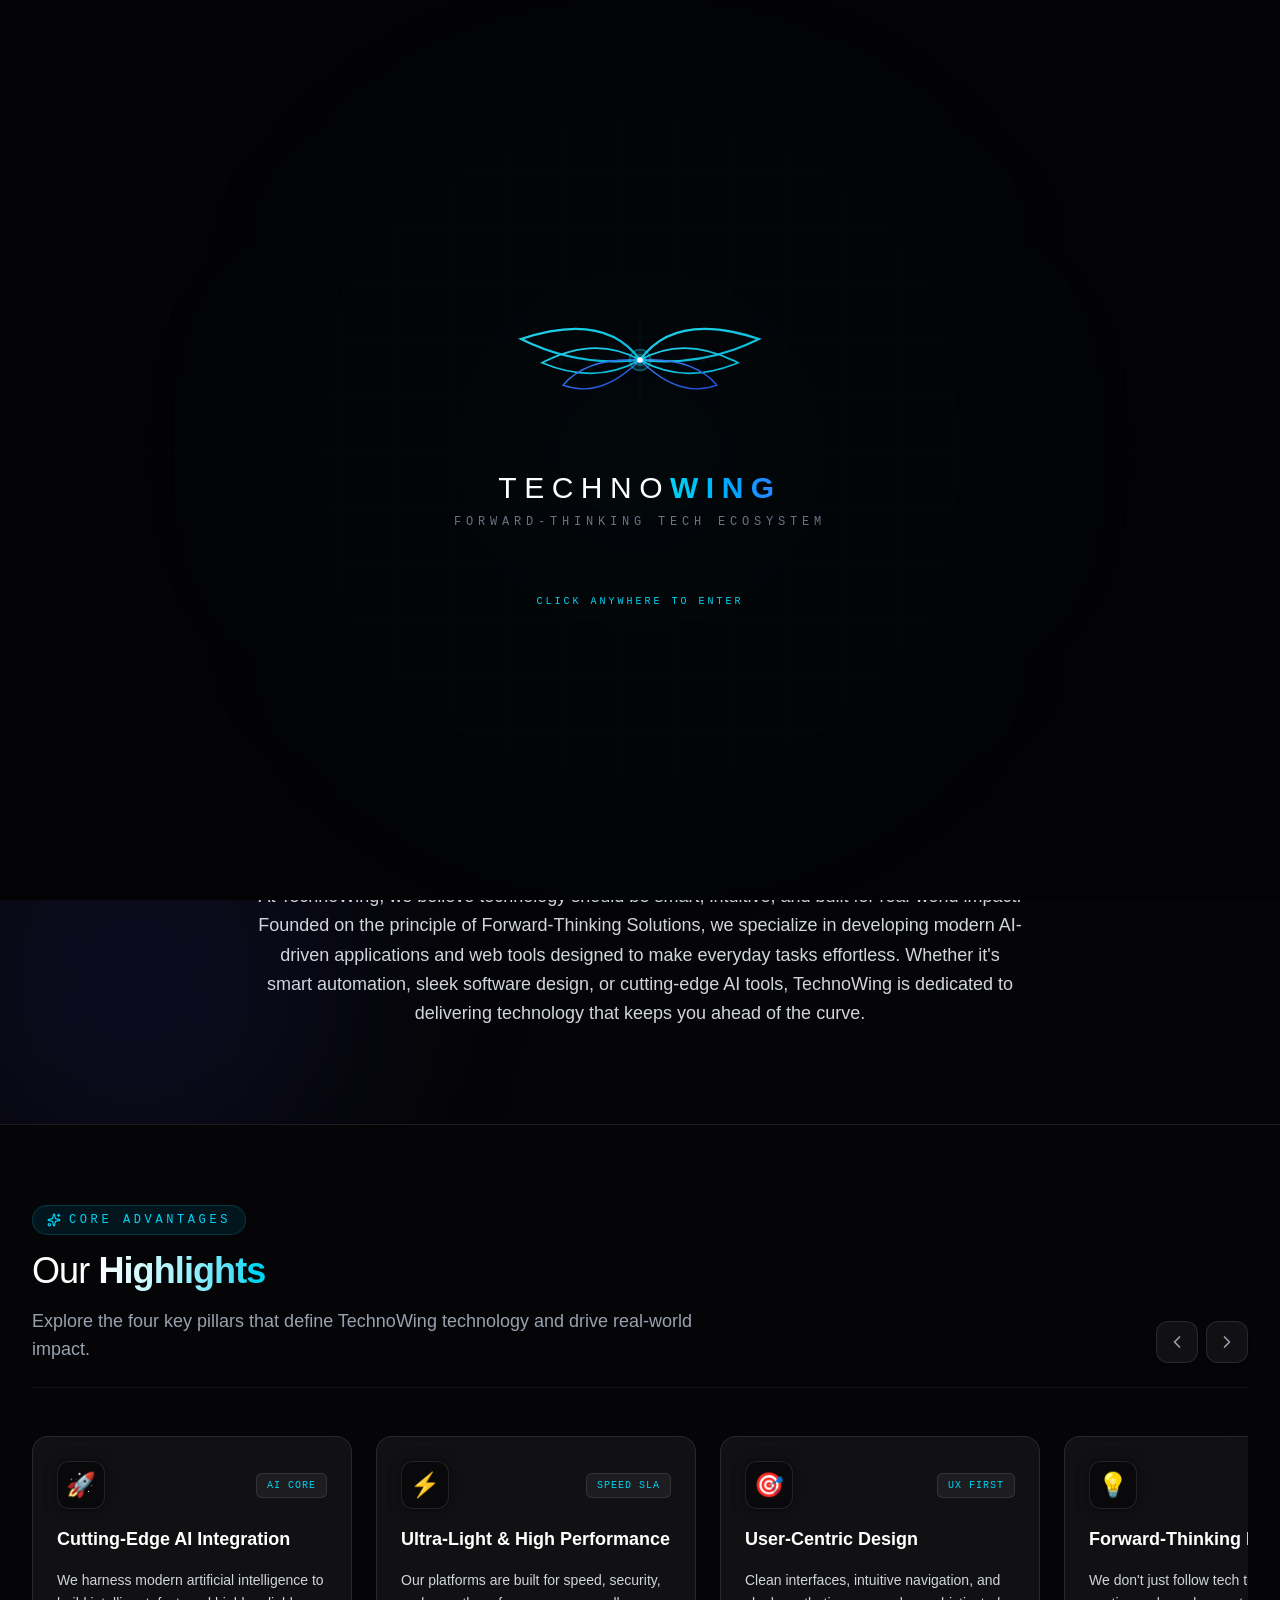
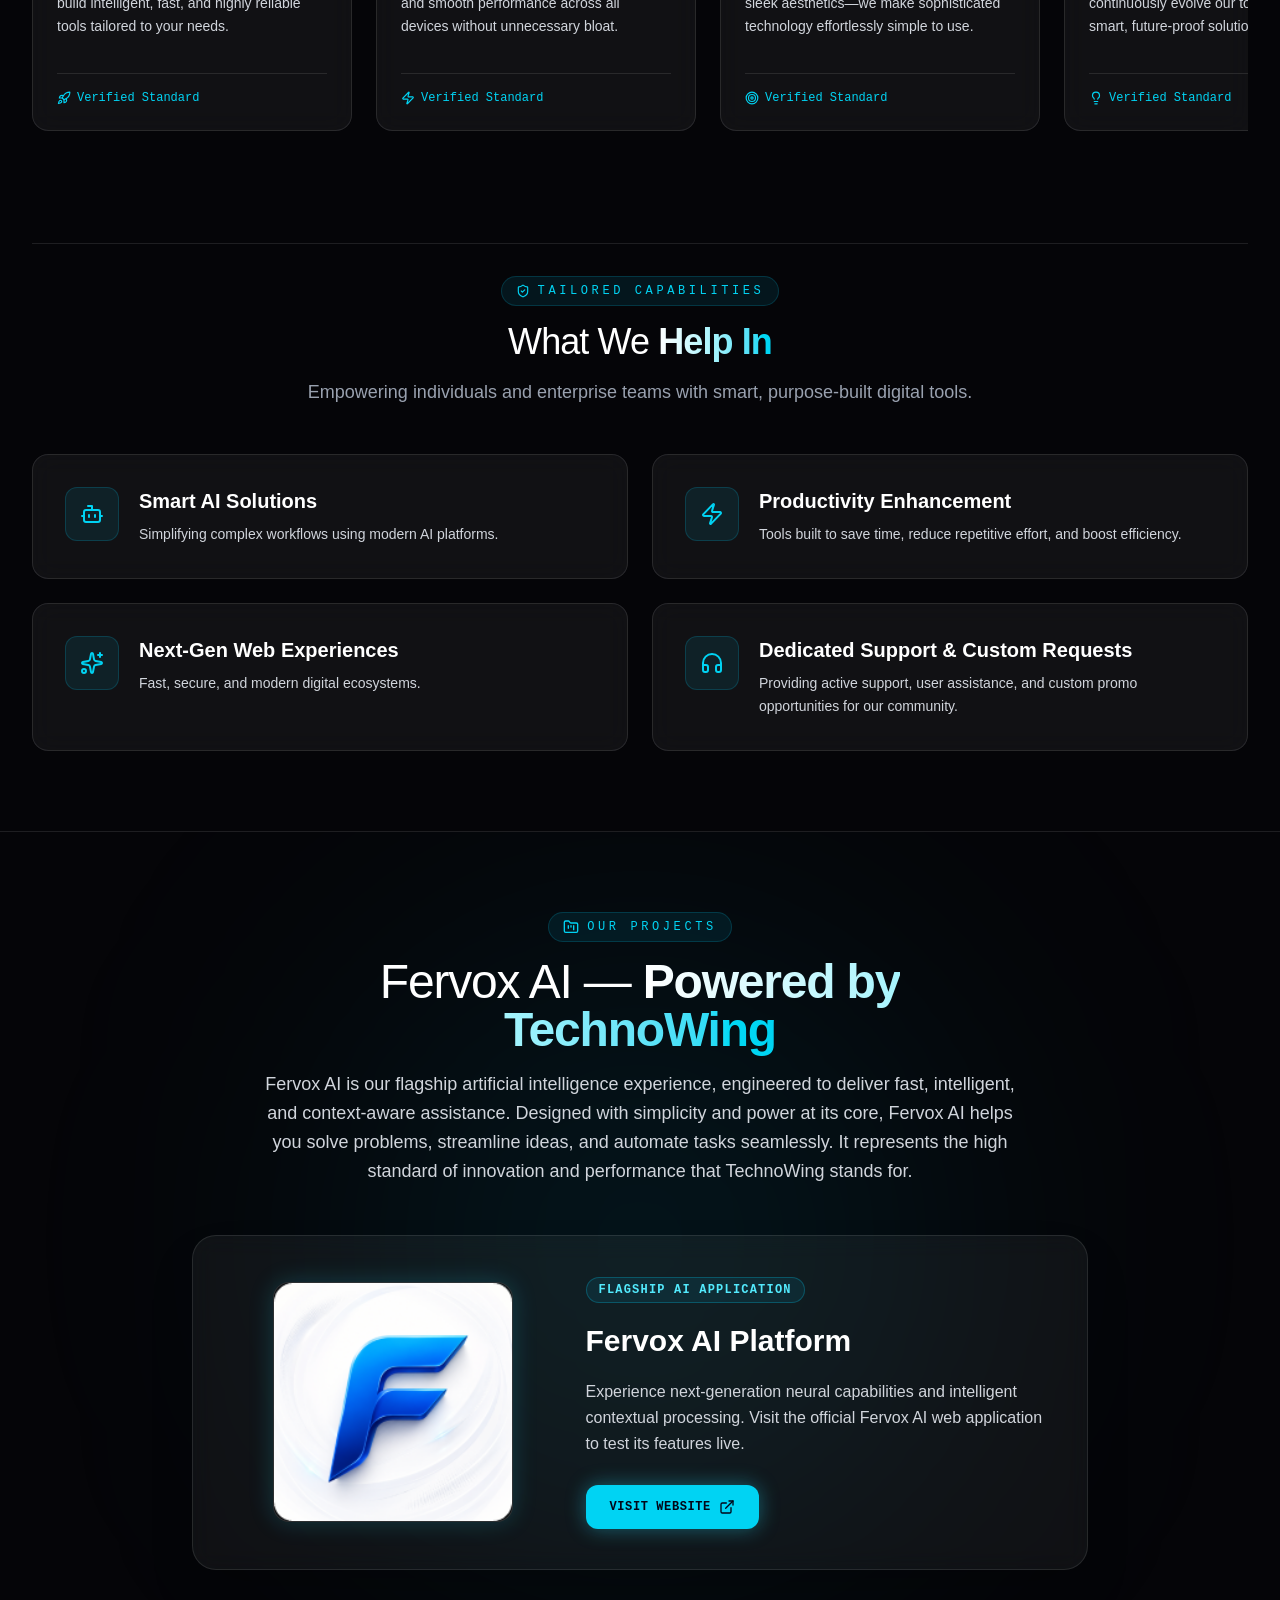
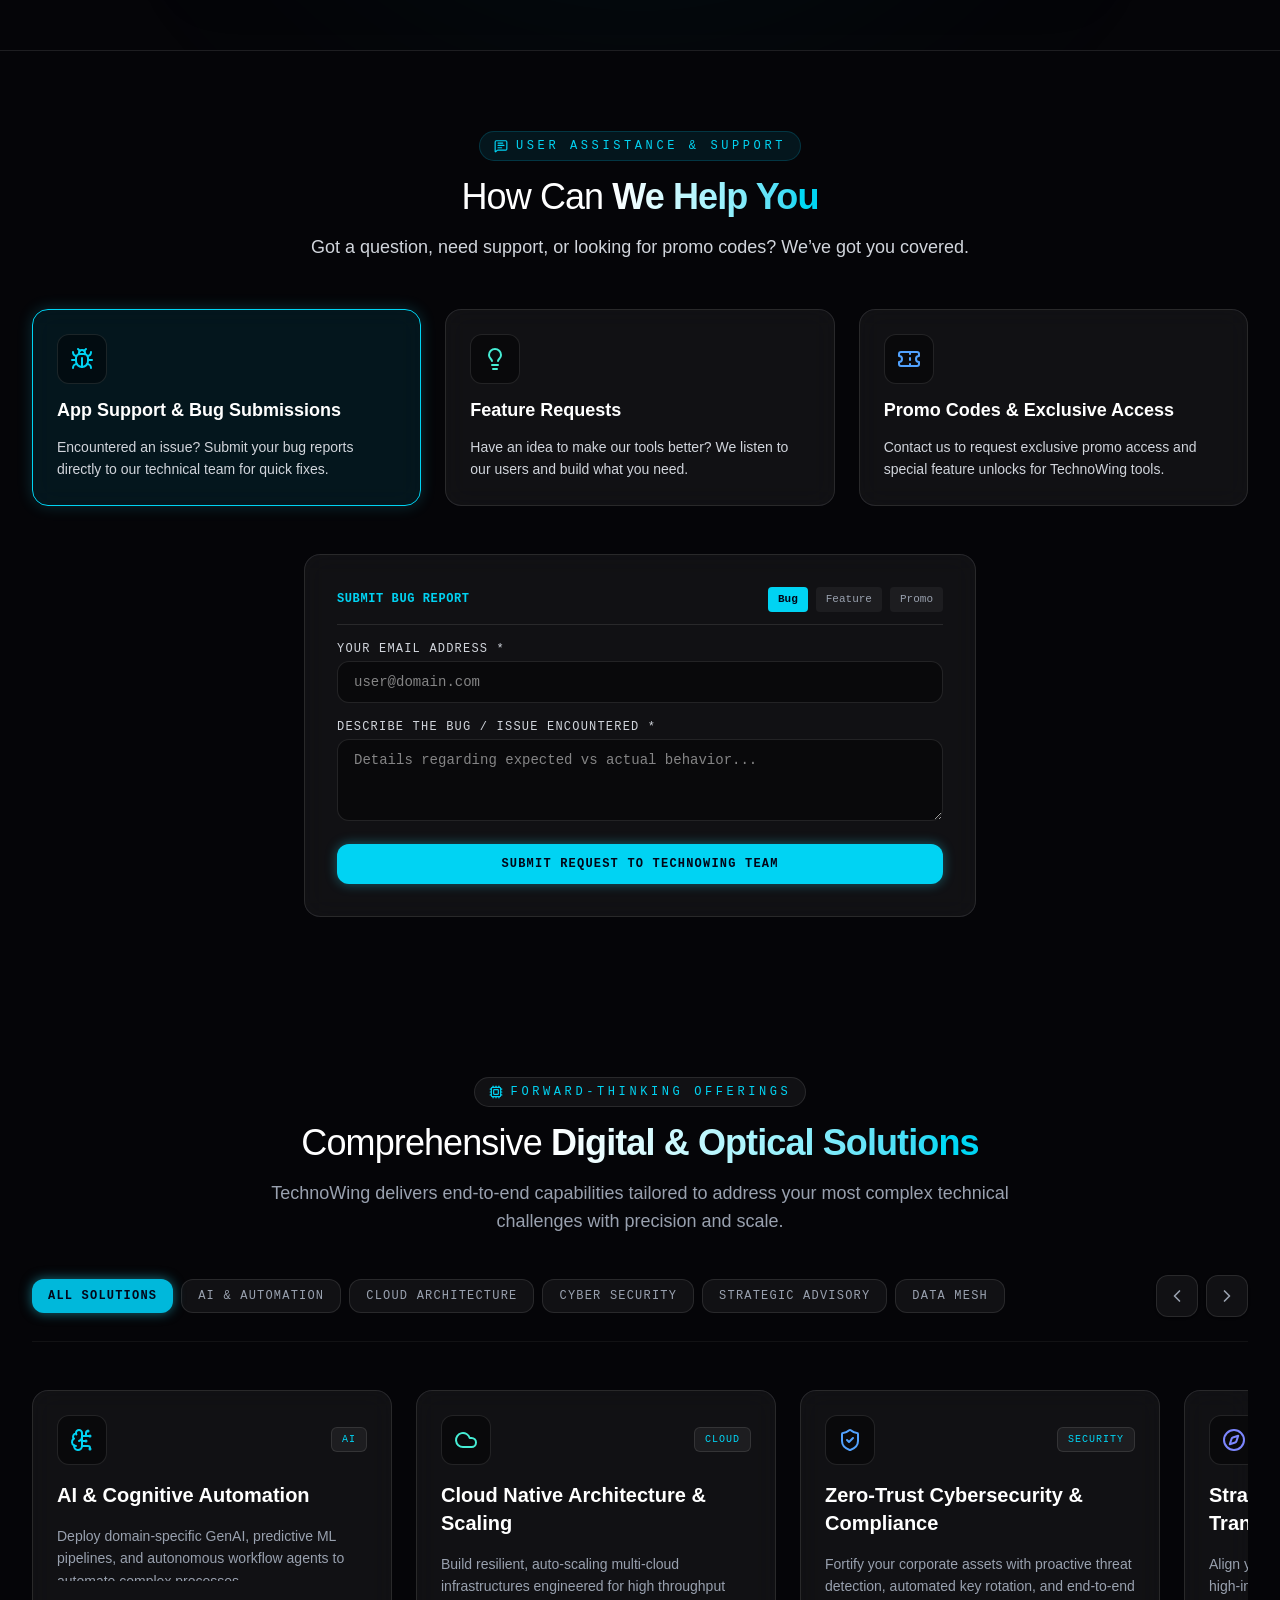
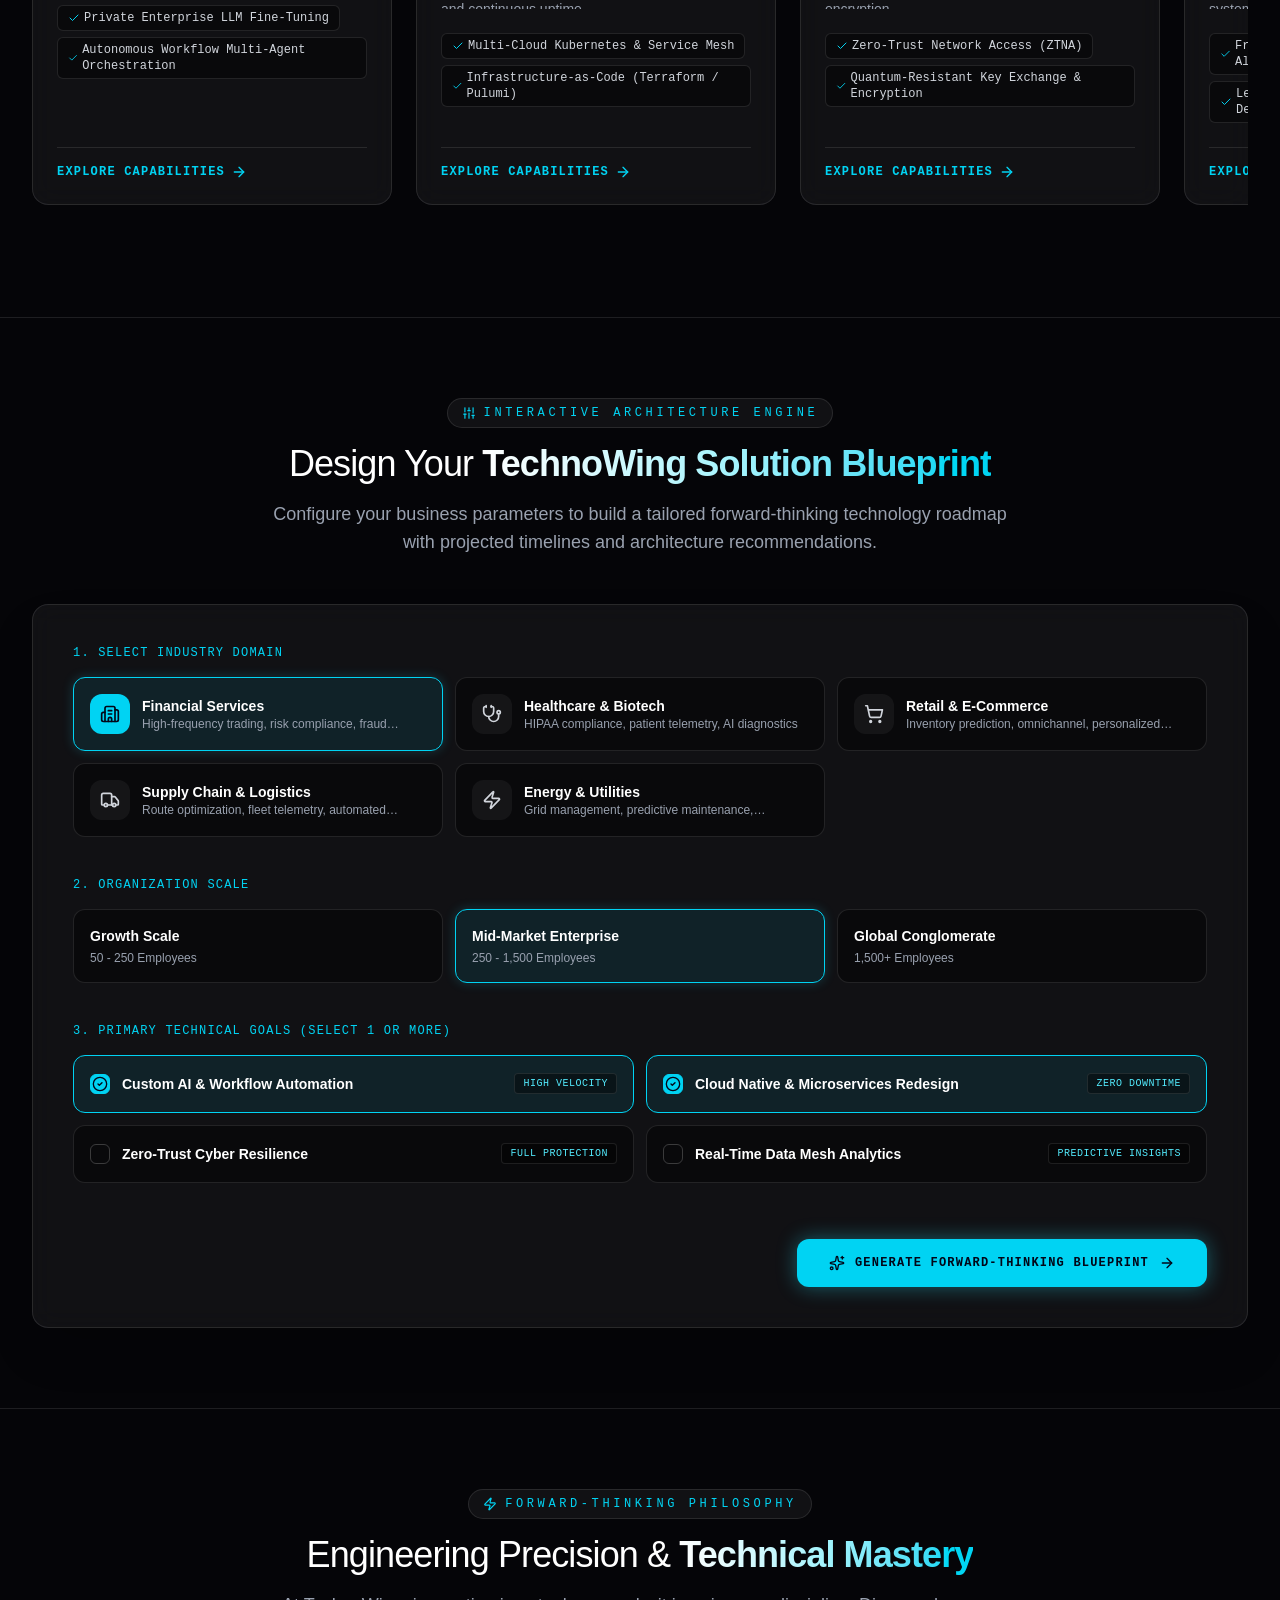
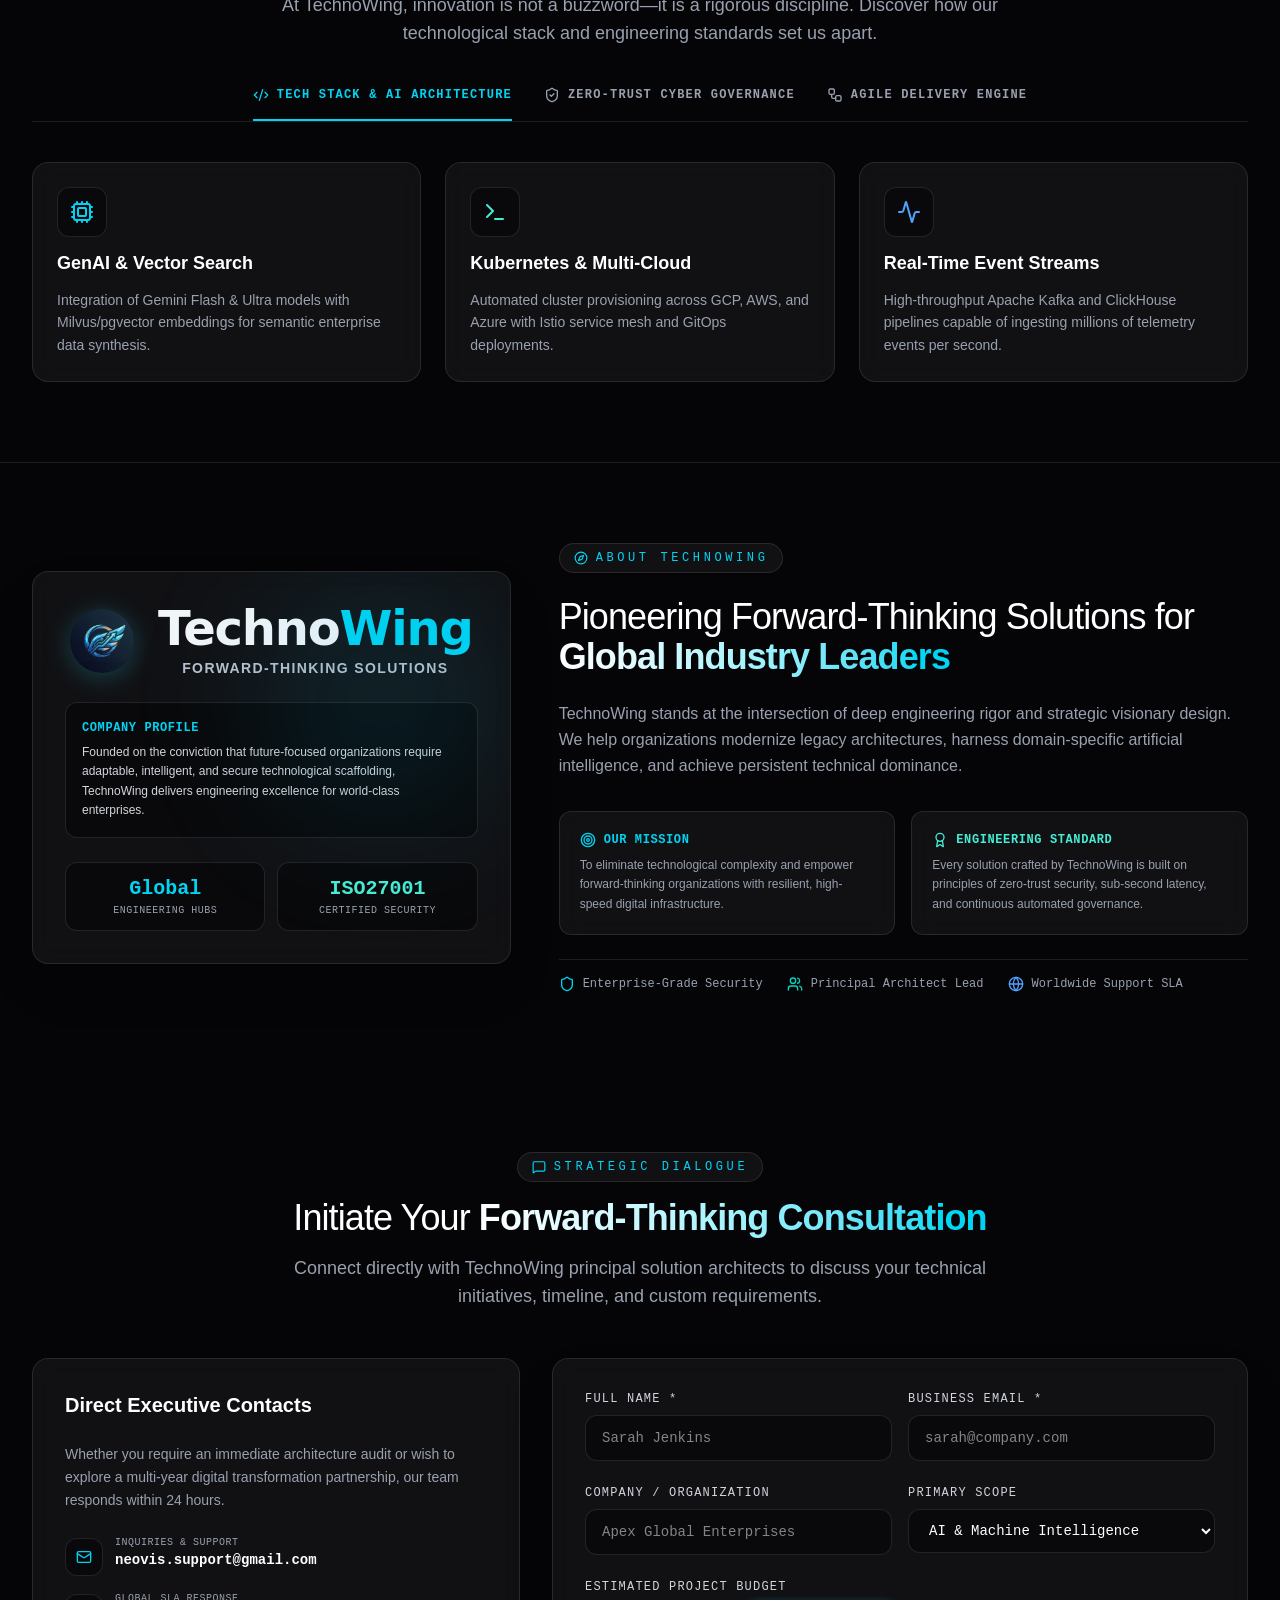
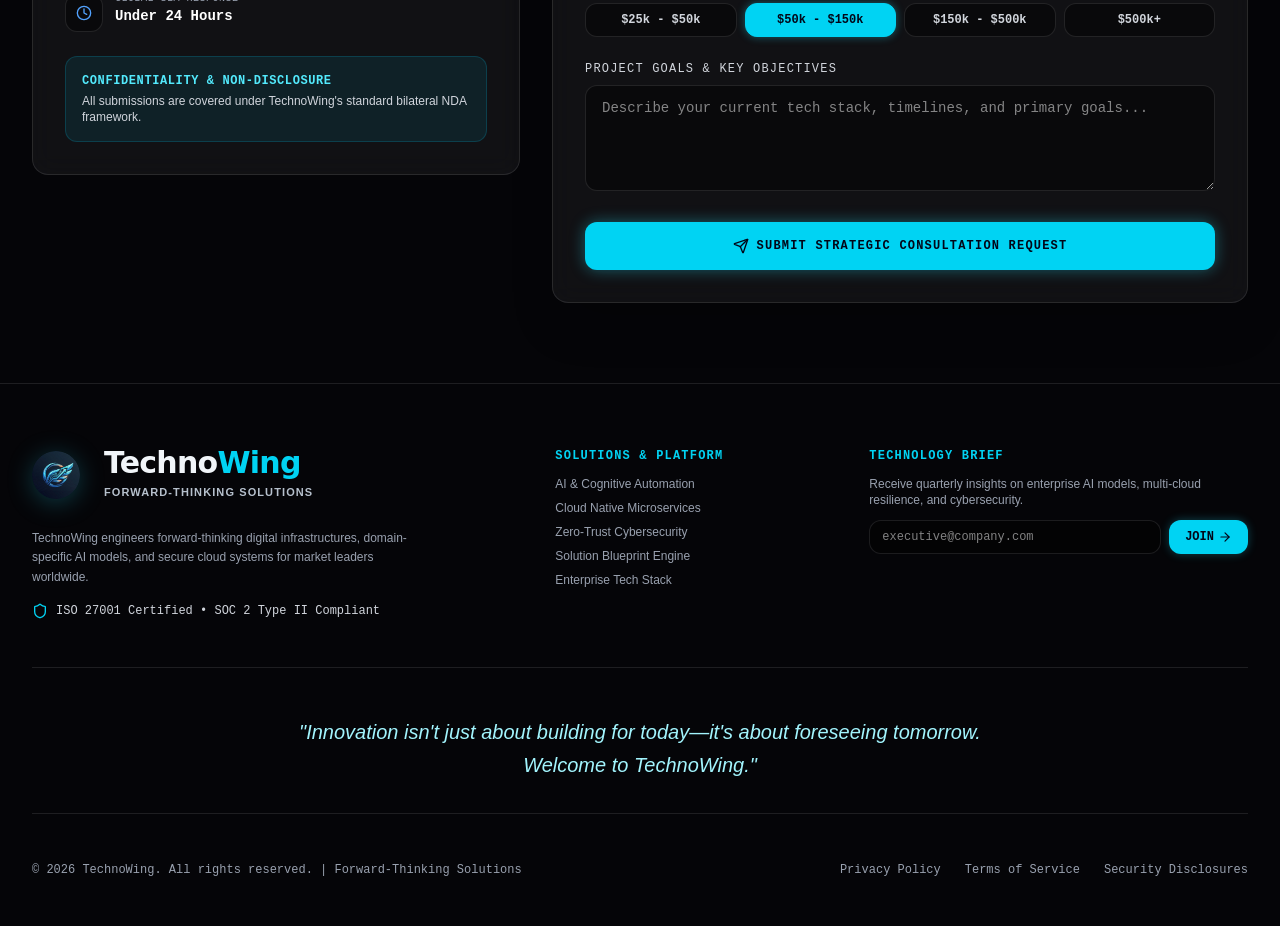
==== docs/index.html @ 793d3128 "ci: add GitHub Pages deployment workflow Update build scripts to output to /docs and configure a Git" ====
<!doctype html>
<html lang="en">
  <head>
    <meta charset="UTF-8" />
    <meta name="viewport" content="width=device-width, initial-scale=1.0" />
    <title>TechnoWing — Forward-Thinking Solutions</title>
    <meta name="description" content="TechnoWing designs and engineers forward-thinking digital infrastructures, domain-specific AI models, and secure cloud systems for market leaders worldwide." />
    <link rel="icon" type="image/png" href="./favicon.png" />
    <link rel="shortcut icon" href="./favicon.ico" />
    <link rel="apple-touch-icon" href="./apple-touch-icon.png" />
    <meta property="og:title" content="TechnoWing — Forward-Thinking Solutions" />
    <meta property="og:description" content="TechnoWing designs and engineers forward-thinking digital infrastructures, domain-specific AI models, and secure cloud systems for market leaders worldwide." />
    <meta property="og:image" content="./favicon.png" />
    <script type="module" crossorigin src="./assets/index-BOuzepP0.js"></script>
    <link rel="stylesheet" crossorigin href="./assets/index-LH3xHmdK.css">
  </head>
  <body>
    <div id="root"></div>
  </body>
</html>
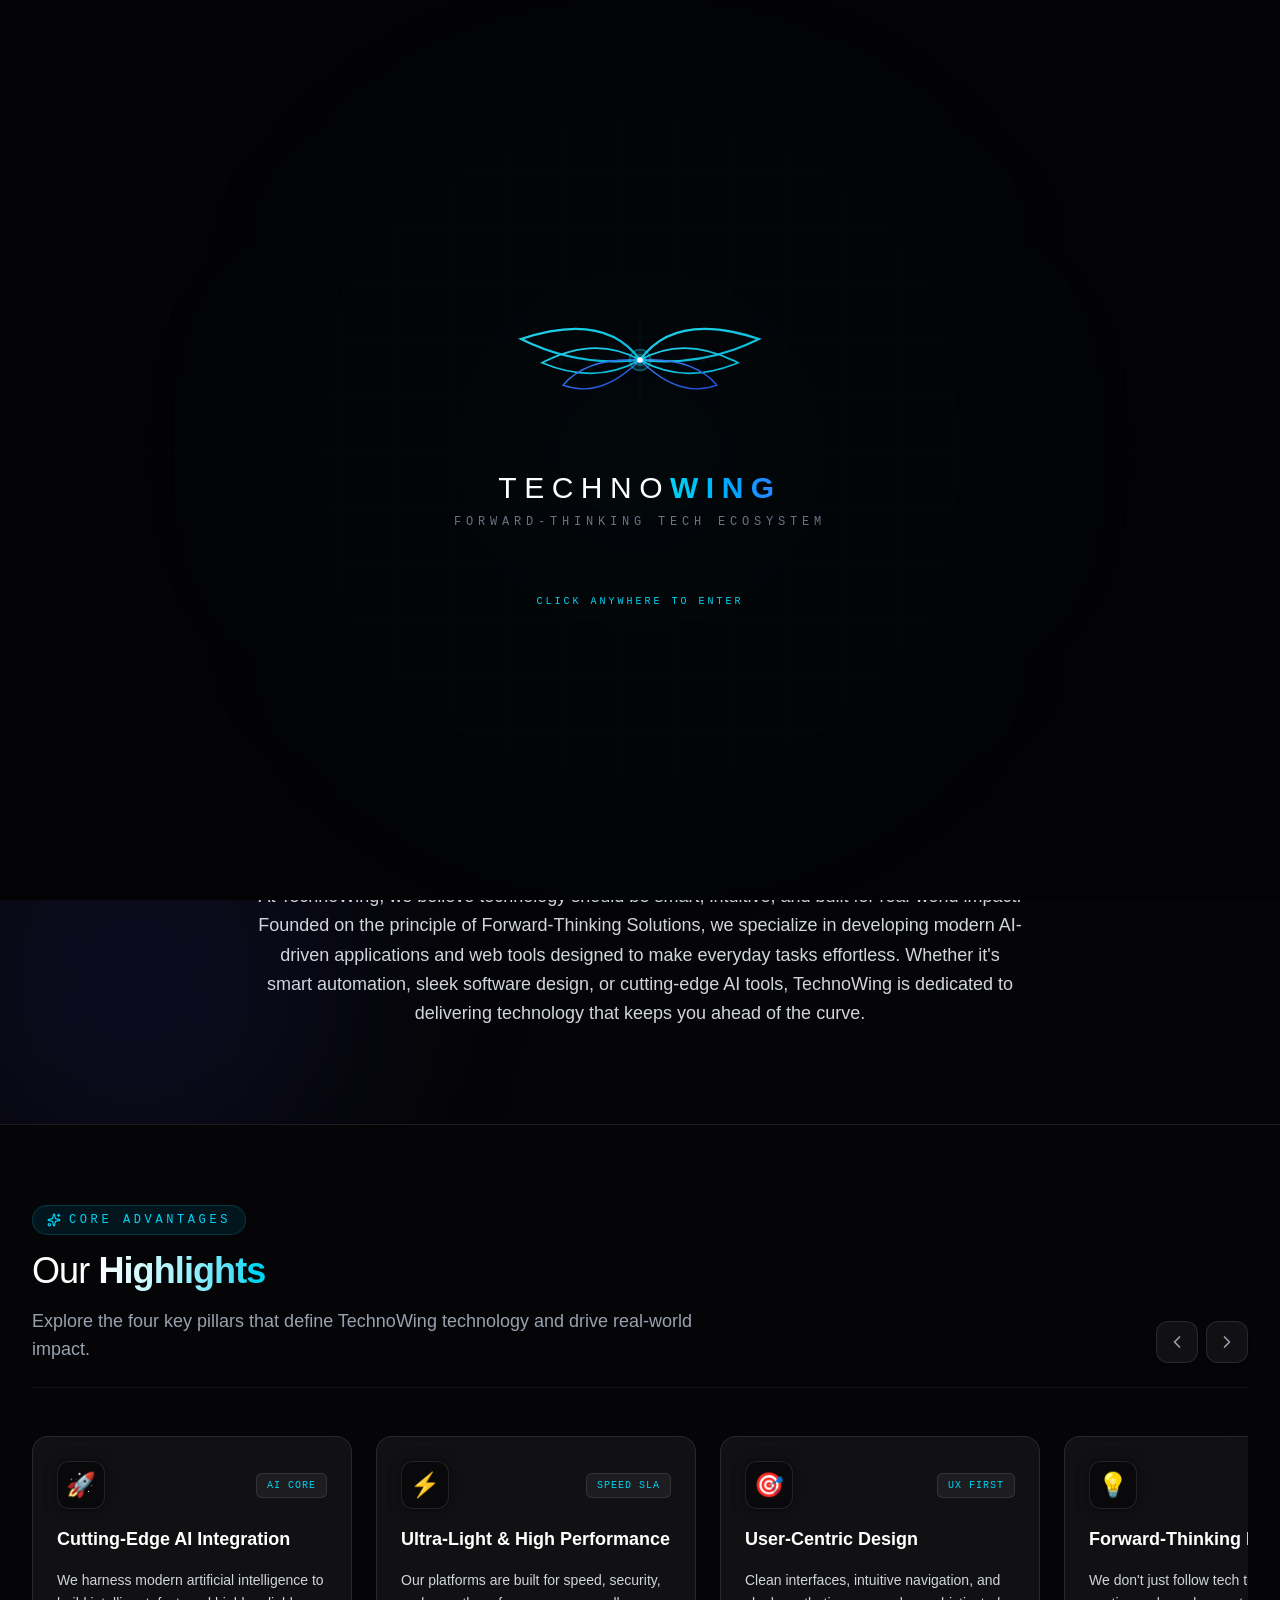
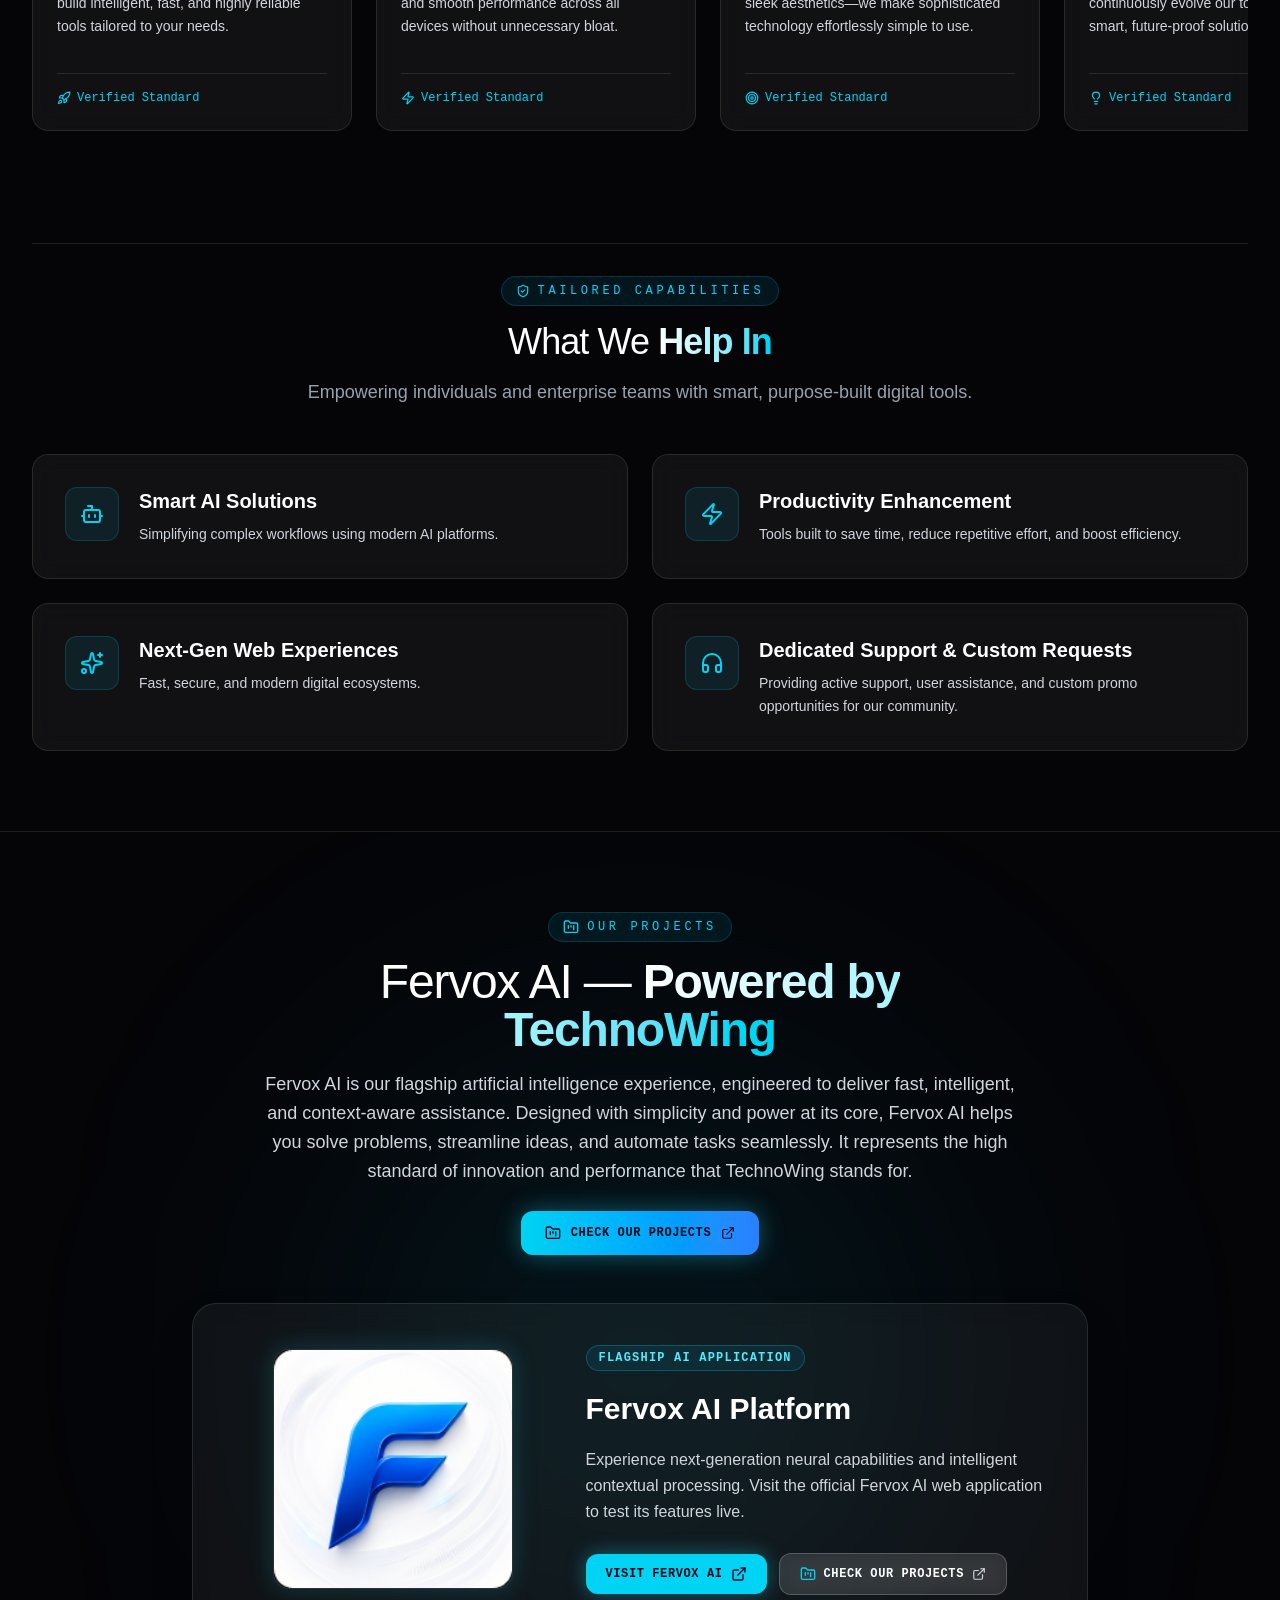
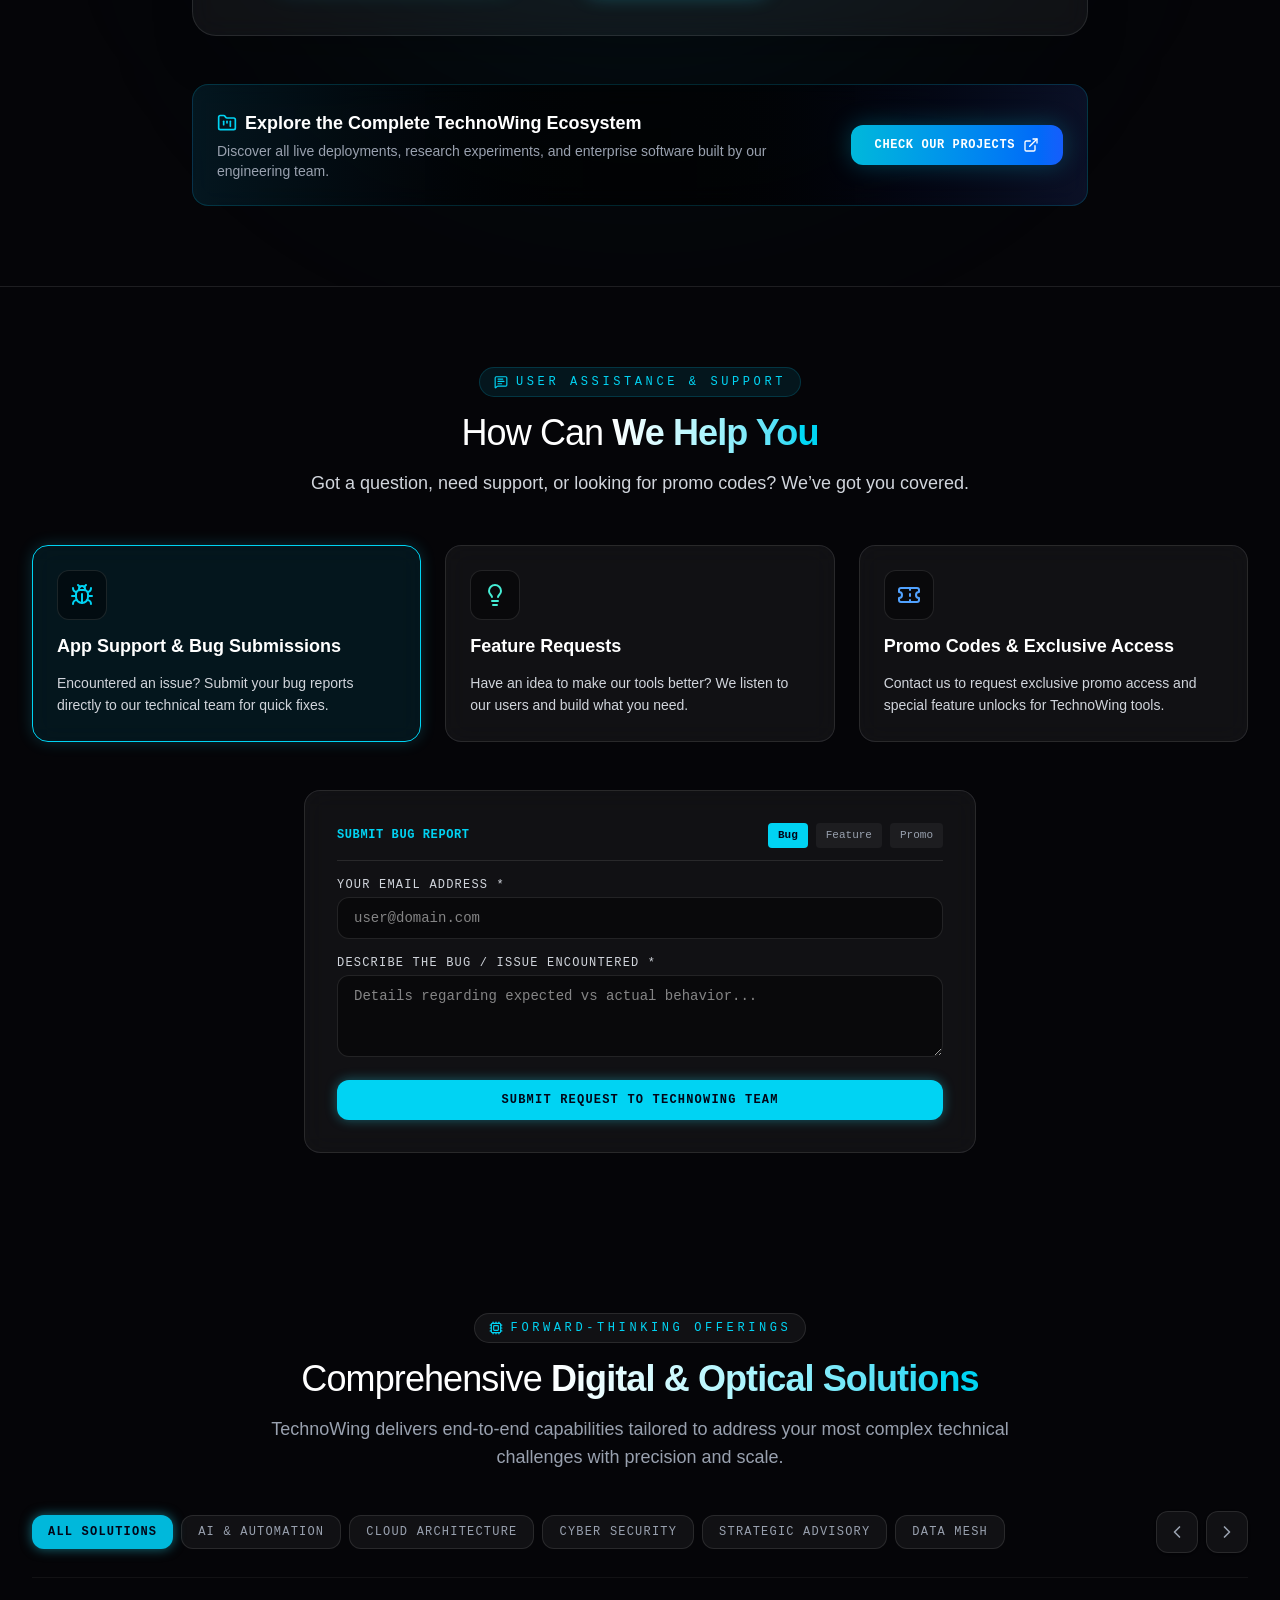
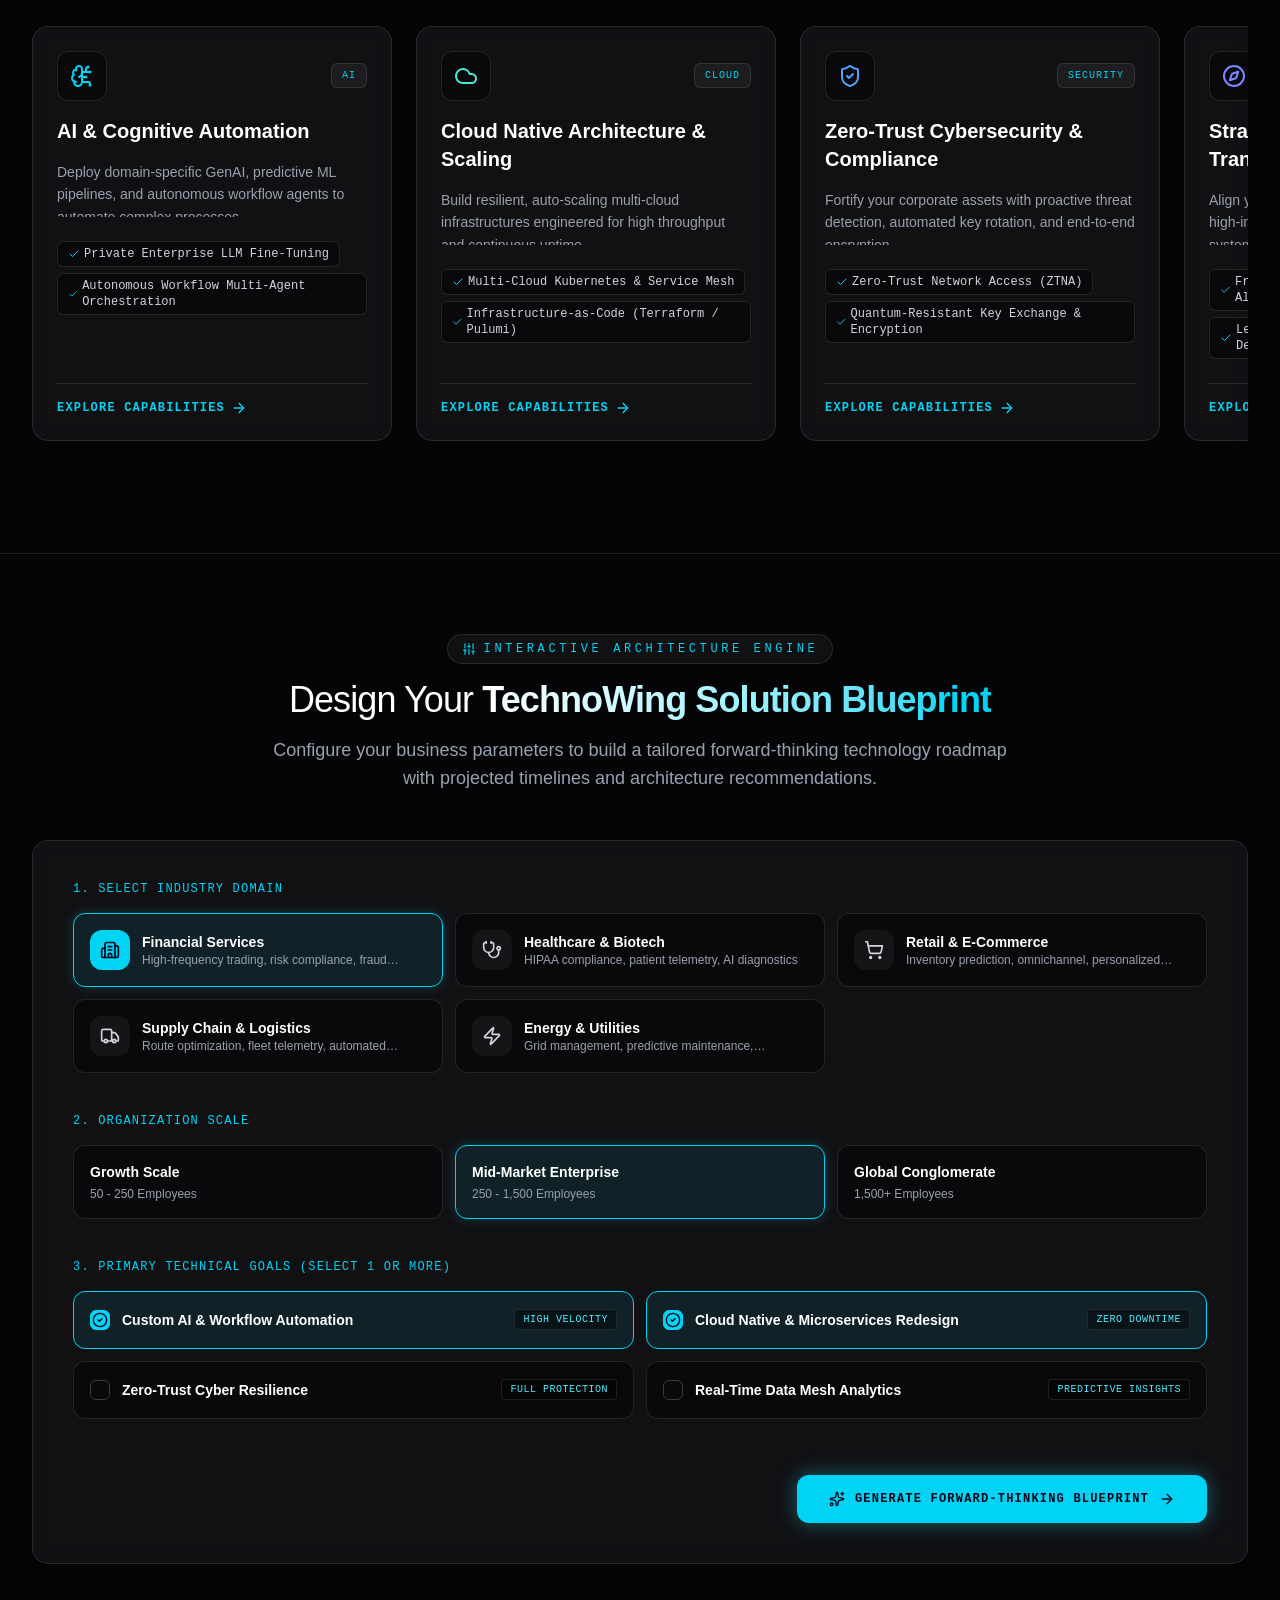
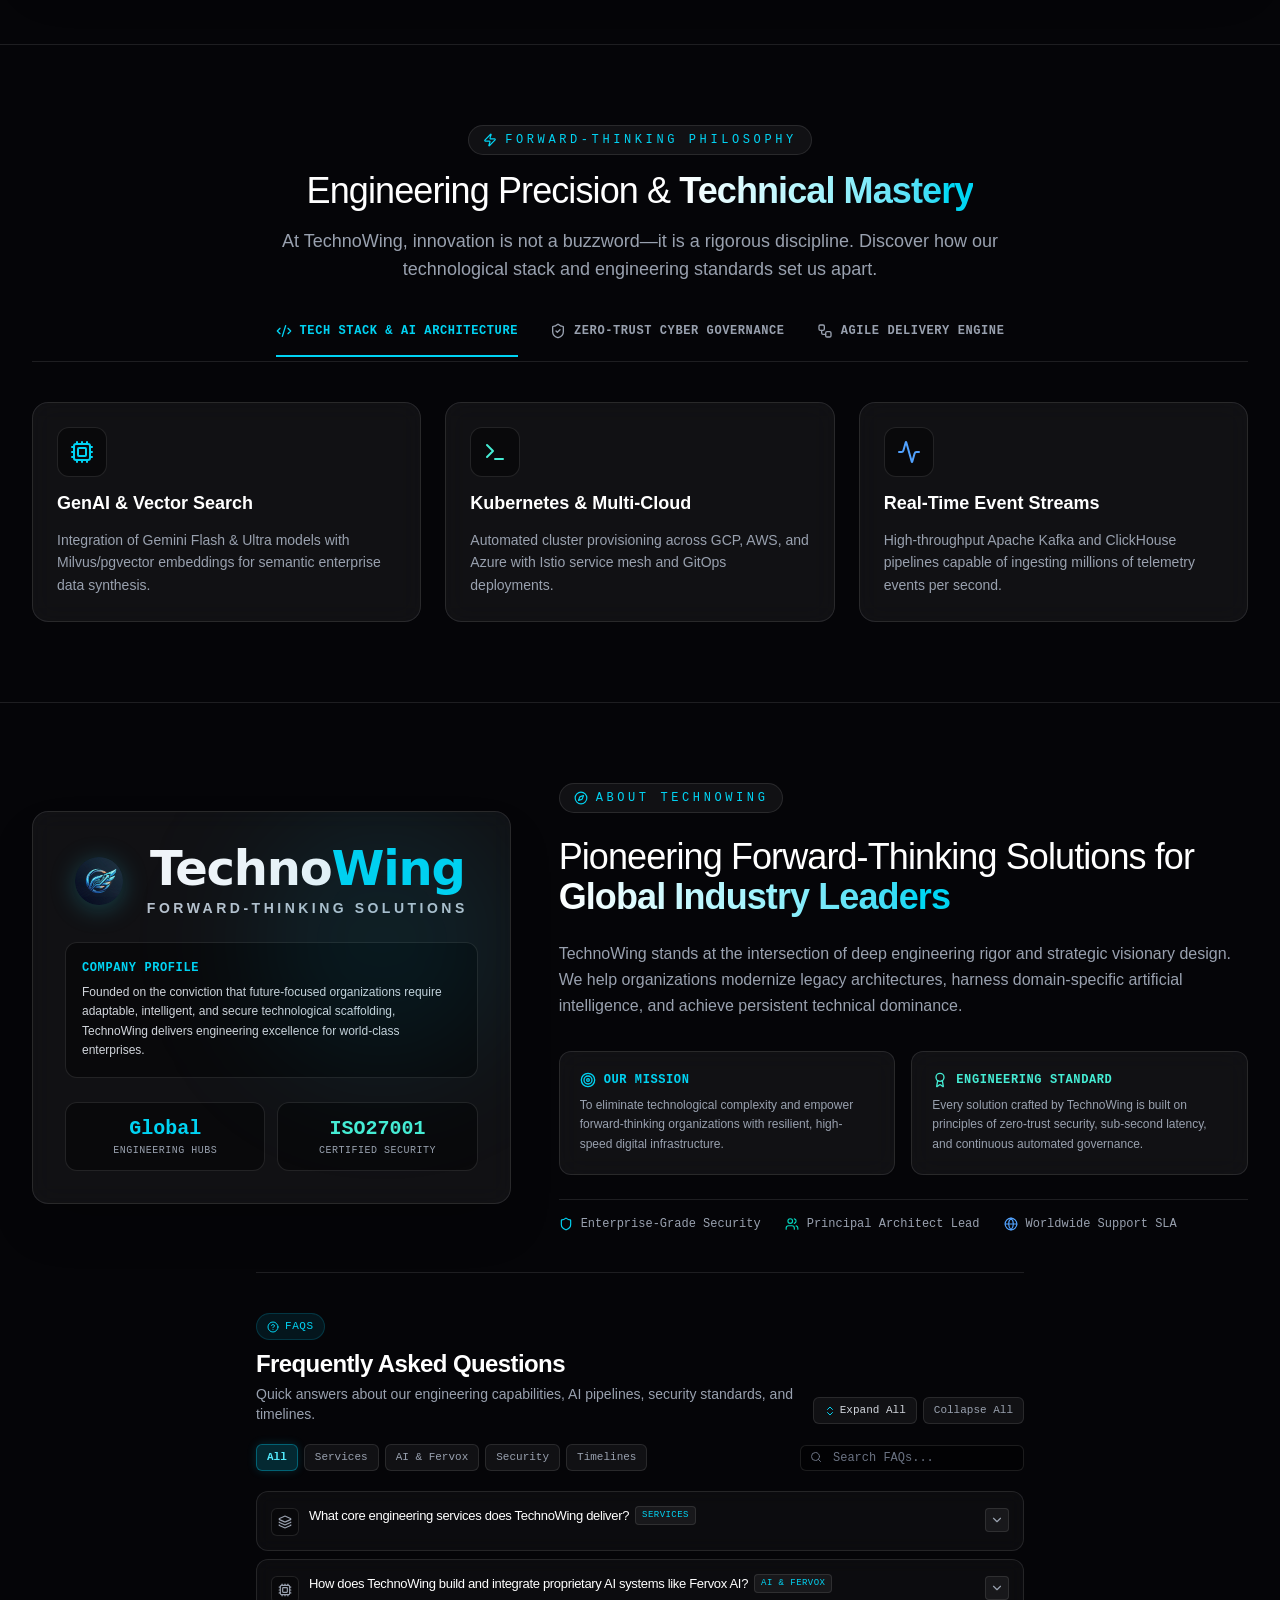
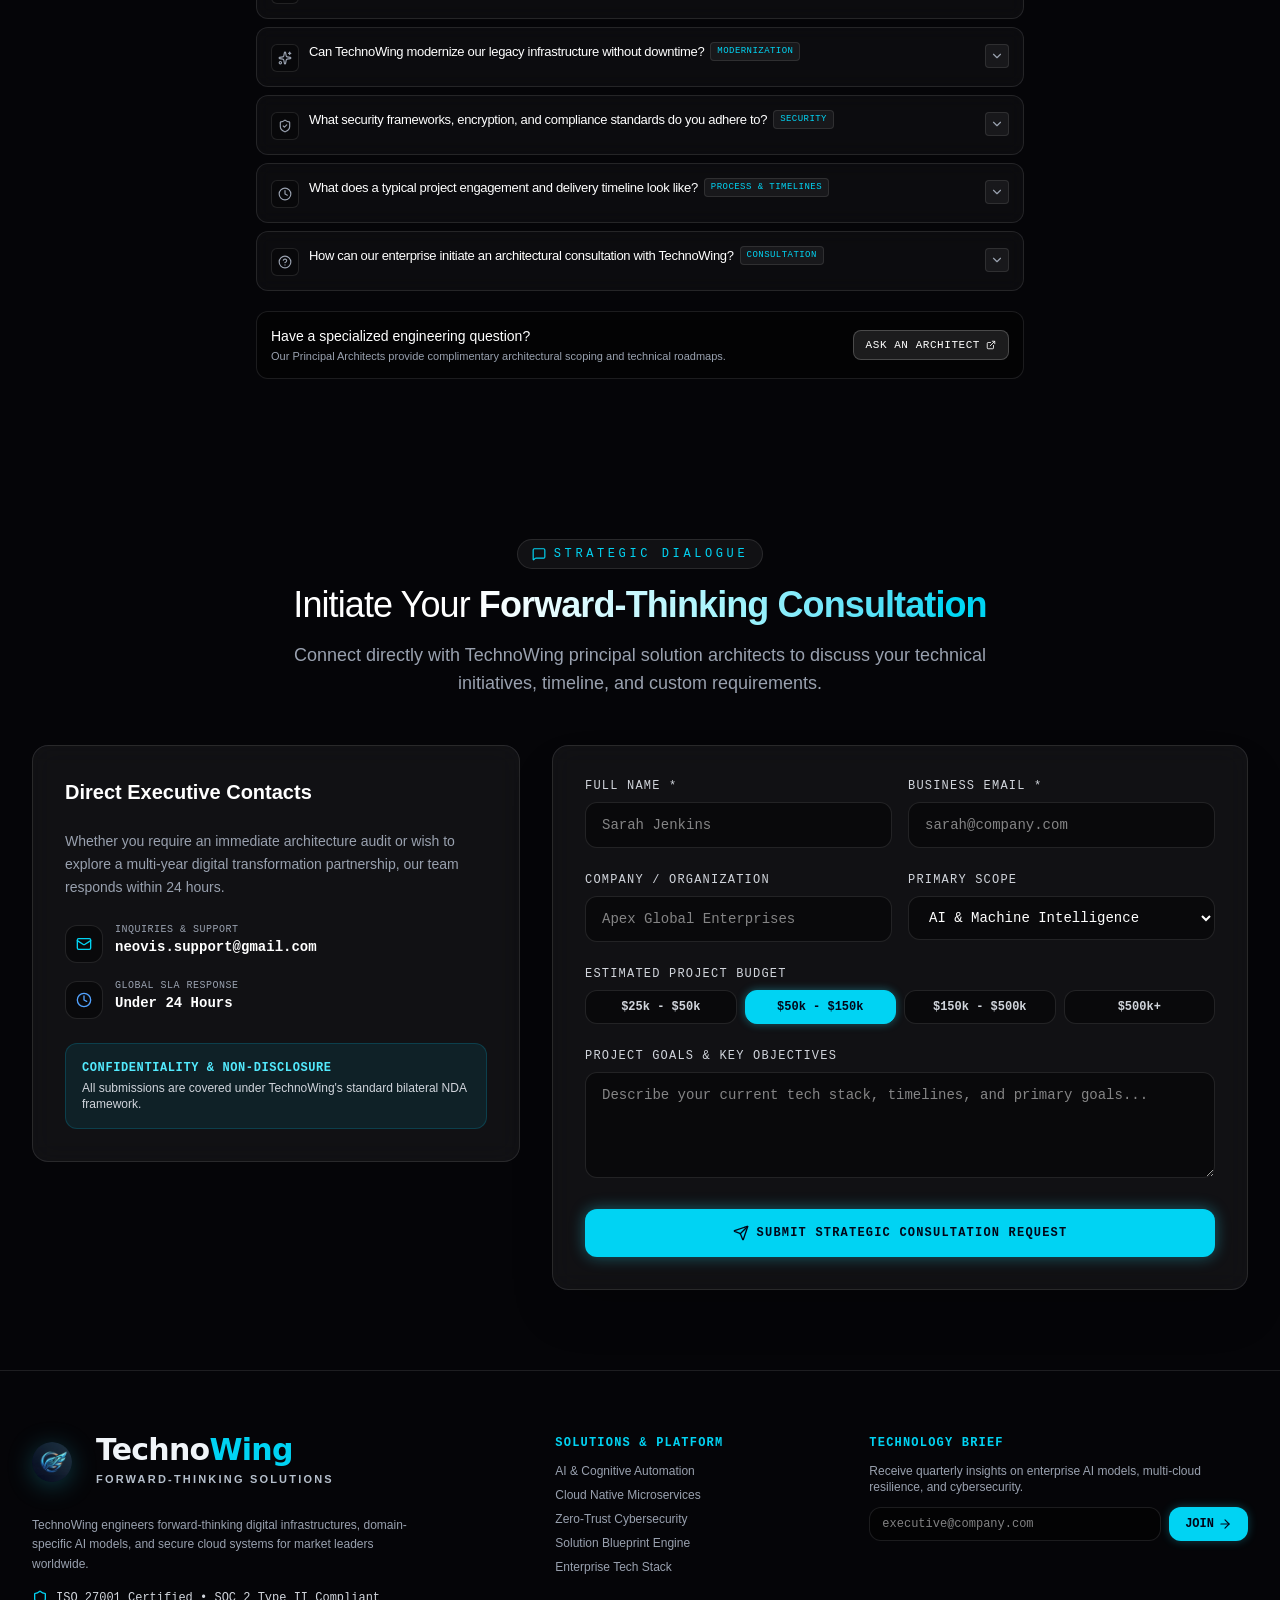
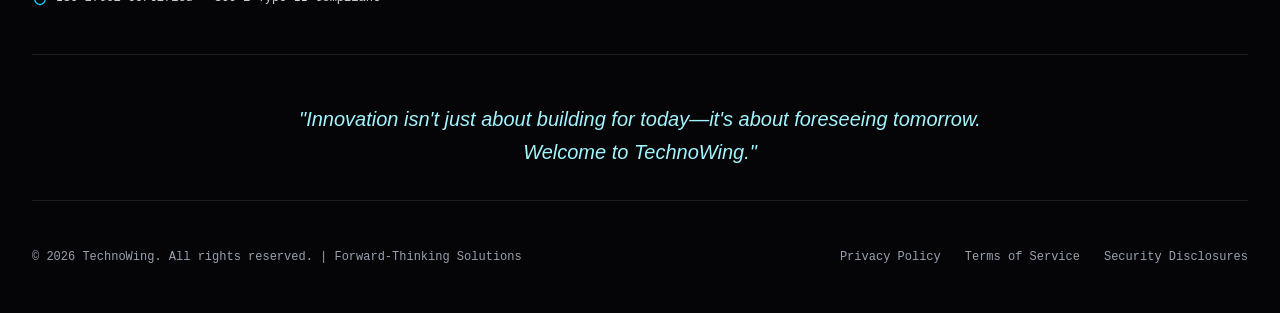
==== commit 9af4bc73: "style: improve responsive design and layout - Fix horizontal overflow issues across main sections. -" ====
--- a/docs/index.html
+++ b/docs/index.html
@@ -11,8 +11,9 @@
     <meta property="og:title" content="TechnoWing — Forward-Thinking Solutions" />
     <meta property="og:description" content="TechnoWing designs and engineers forward-thinking digital infrastructures, domain-specific AI models, and secure cloud systems for market leaders worldwide." />
     <meta property="og:image" content="./favicon.png" />
-    <script type="module" crossorigin src="./assets/index-BOuzepP0.js"></script>
-    <link rel="stylesheet" crossorigin href="./assets/index-LH3xHmdK.css">
+    <meta name="google-site-verification" content="google17517f42ff27fd3a" />
+    <script type="module" crossorigin src="./assets/index-fnhuv69d.js"></script>
+    <link rel="stylesheet" crossorigin href="./assets/index-fGKyOqIX.css">
   </head>
   <body>
     <div id="root"></div>
